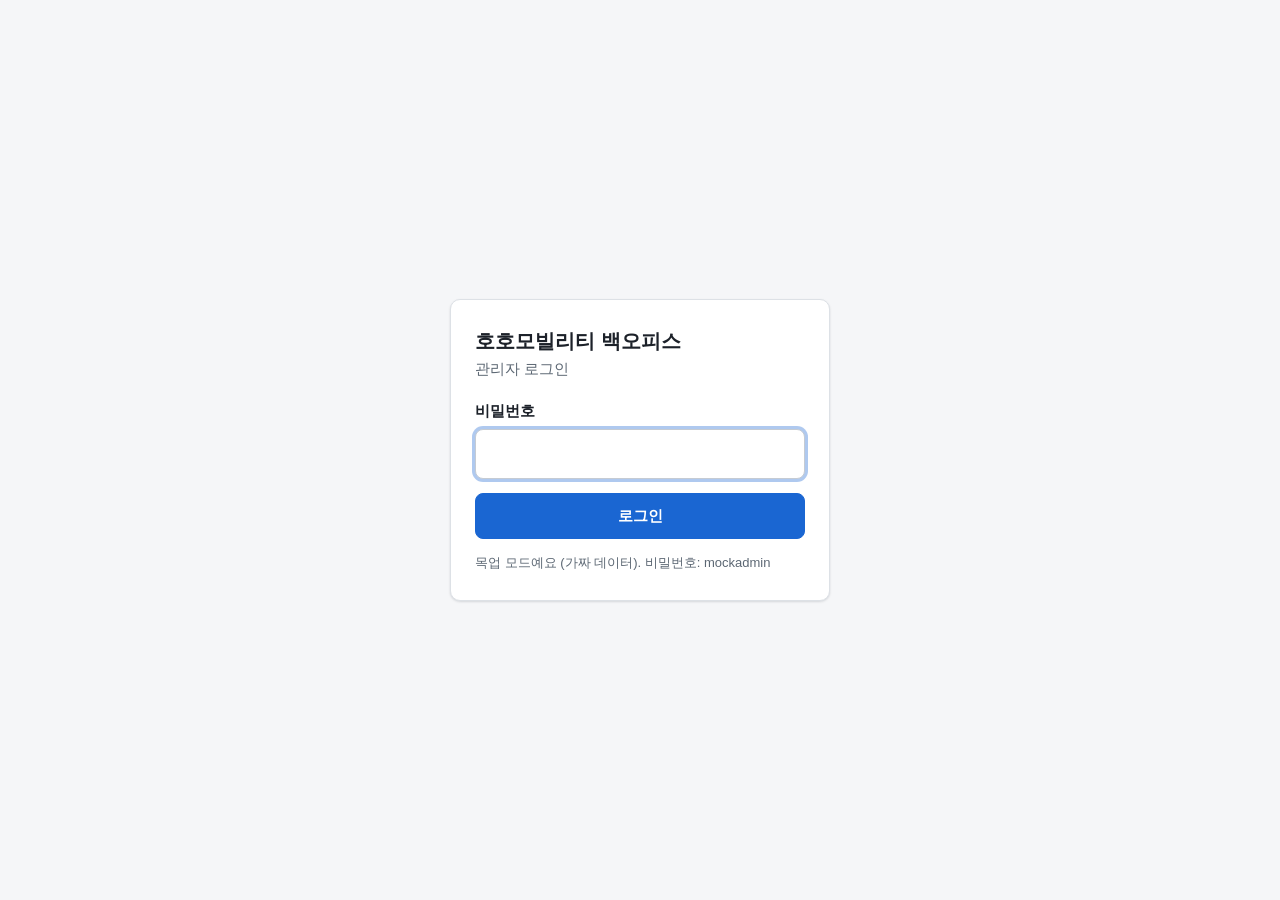
==== index.html @ 7a56f04c "호호모빌리티 백오피스 관리자 화면 (GitHub Pages) - 로그인(#k= 자동로그인), P1 데이터 확인, P3 메시지, P4 대시보드 (읽기 전용) - FormatCore:" ====
<!DOCTYPE html>
<html lang="ko">
<head>
  <meta charset="utf-8">
  <meta name="viewport" content="width=device-width, initial-scale=1">
  <meta name="robots" content="noindex">
  <meta name="referrer" content="no-referrer">
  <meta http-equiv="Content-Security-Policy" content="default-src 'self'; script-src 'self'; style-src 'self'; img-src 'self' data:; font-src 'self'; connect-src https://script.google.com https://script.googleusercontent.com; object-src 'none'; base-uri 'none'; form-action 'none'">
  <title>로그인</title>
  <link rel="icon" href="data:,">
  <link rel="stylesheet" href="assets/css/app.css?v=20261026">
  <!-- #k= 자동로그인 키를 가장 먼저 읽고 주소에서 지운다 -->
  <script src="assets/js/auth.js?v=20261026"></script>
</head>
<body>
  <main class="login-wrap">
    <section class="card login-card" aria-labelledby="appName">
      <h1 class="login-title" id="appName">호호모빌리티 백오피스</h1>
      <p class="muted">관리자 로그인</p>
      <form id="loginForm" novalidate>
        <label for="pw">비밀번호</label>
        <input id="pw" type="password" class="input" autocomplete="current-password" maxlength="200">
        <button type="submit" class="btn btn-primary btn-block" id="loginBtn">로그인</button>
      </form>
      <p id="loginMsg" class="msg msg-error" role="alert" hidden></p>
      <p id="mockHint" class="muted small" hidden>목업 모드예요 (가짜 데이터). 비밀번호: mockadmin</p>
    </section>
  </main>
  <script src="assets/js/config.js?v=20261026"></script>
  <script src="assets/js/format-core.js?v=20261026"></script>
  <script src="assets/js/schema-defaults.js?v=20261026"></script>
  <script src="assets/js/mock-data.js?v=20261026"></script>
  <script src="assets/js/api.js?v=20261026"></script>
  <script src="assets/js/ui.js?v=20261026"></script>
  <script src="assets/js/login.js?v=20261026"></script>
</body>
</html>
---- assets/css/app.css ----
/* 호호모빌리티 백오피스 — github.io 관리자 화면 */
:root {
  --bg: #f5f6f8;
  --surface: #ffffff;
  --surface-2: #f1f3f6;
  --text: #1c2129;
  --muted: #5c6773;
  --line: #dde1e6;
  --line-strong: #c5cbd3;
  --primary: #1a66d2;
  --primary-hover: #1452aa;
  --primary-soft: #e8f0fc;
  --ok: #137333;
  --ok-soft: #e6f4ea;
  --bad: #c5221f;
  --bad-soft: #fdecea;
  --warn: #8a5a00;
  --warn-soft: #fff4d6;
  --gray-soft: #eceff3;
  --focus: 0 0 0 3px rgba(26, 102, 210, 0.35);
  --radius: 10px;
  --shadow: 0 1px 2px rgba(16, 24, 40, 0.06), 0 1px 3px rgba(16, 24, 40, 0.08);
  /* 차트 — 1·2번은 흰 배경에서 색각 검증 통과 (CVD ΔE 24.7, 정상 ΔE 33.6, 대비 3:1 이상) */
  --c1: #2a78d6;
  --c2: #eb6834;
  --c-grid: #e6e9ee;
  --c-axis: #6b7580;
}

* { box-sizing: border-box; }
html, body { margin: 0; padding: 0; }
body {
  background: var(--bg);
  color: var(--text);
  font: 15px/1.5 -apple-system, BlinkMacSystemFont, "Apple SD Gothic Neo", "Malgun Gothic", "Noto Sans KR", "Segoe UI", sans-serif;
  -webkit-text-size-adjust: 100%;
}
[hidden] { display: none !important; }
h1, h2, h3 { margin: 0; line-height: 1.3; }
a { color: var(--primary); }
button, input, select, textarea { font: inherit; color: inherit; }
:focus-visible { outline: none; box-shadow: var(--focus); border-radius: 6px; }
.muted { color: var(--muted); }
.small { font-size: 13px; }
.offscreen { position: fixed; left: -9999px; top: -9999px; opacity: 0; }

/* ---------------------------------------------------------------- 상단 바 */
.topbar { background: var(--surface); border-bottom: 1px solid var(--line); position: sticky; top: 0; z-index: 10; }
.topbar-inner { max-width: 1400px; margin: 0 auto; padding: 0 16px; min-height: 56px; display: flex; align-items: center; gap: 16px; flex-wrap: wrap; }
.brand { font-weight: 800; color: var(--text); text-decoration: none; font-size: 16px; white-space: nowrap; }
.nav { display: flex; gap: 4px; flex: 1; flex-wrap: wrap; }
.nav-link { color: var(--muted); text-decoration: none; padding: 8px 12px; border-radius: 8px; font-weight: 600; white-space: nowrap; }
.nav-link:hover { background: var(--surface-2); color: var(--text); }
.nav-link.is-active { background: var(--primary-soft); color: var(--primary); }
.nav-ext { color: var(--primary); }
.topbar-user { display: flex; align-items: center; gap: 8px; margin-left: auto; }
.user-name { color: var(--muted); font-size: 14px; }
.badge-mock { background: var(--warn-soft); color: var(--warn); }

/* ---------------------------------------------------------------- 기본 요소 */
.container { max-width: 1400px; margin: 0 auto; padding: 20px 16px 48px; }
.page-head { display: flex; flex-wrap: wrap; align-items: baseline; gap: 4px 16px; margin-bottom: 16px; }
.page-head h1 { font-size: 22px; }
.page-head p { margin: 0; }
.card { background: var(--surface); border: 1px solid var(--line); border-radius: var(--radius); box-shadow: var(--shadow); }

.btn { display: inline-flex; align-items: center; justify-content: center; gap: 6px; border: 1px solid var(--line-strong); background: var(--surface); border-radius: 8px; padding: 8px 14px; min-height: 40px; cursor: pointer; font-weight: 600; text-decoration: none; color: var(--text); }
.btn:hover:not(:disabled) { background: var(--surface-2); }
.btn:disabled { opacity: 0.5; cursor: not-allowed; }
.btn-primary { background: var(--primary); border-color: var(--primary); color: #fff; }
.btn-primary:hover:not(:disabled) { background: var(--primary-hover); }
.btn-ghost { background: transparent; border-color: var(--line); }
.btn-sm { min-height: 32px; padding: 4px 10px; font-size: 13px; }
.btn-block { width: 100%; }

.input { border: 1px solid var(--line-strong); border-radius: 8px; padding: 8px 10px; min-height: 40px; background: var(--surface); width: 100%; }
select.input { width: auto; }

.badge { display: inline-block; padding: 2px 8px; border-radius: 999px; font-size: 12px; font-weight: 700; background: var(--gray-soft); color: var(--muted); white-space: nowrap; }
.badge-접수 { background: var(--primary-soft); color: var(--primary); }
.badge-배차완료 { background: var(--ok-soft); color: var(--ok); }
.badge-운행완료 { background: var(--gray-soft); color: var(--muted); }
.badge-취소 { background: var(--bad-soft); color: var(--bad); }
.badge-도착 { background: #e7f0ff; color: #1f4f9e; }
.badge-출발 { background: #fff0e3; color: #9a4a10; }

.msg { margin: 12px 0 0; font-size: 14px; }
.msg-error { color: var(--bad); }
.notice { background: var(--primary-soft); color: #23497e; border-radius: 8px; padding: 10px 14px; font-size: 14px; margin-bottom: 16px; }

/* 로딩·오류 */
.state { padding: 40px 16px; text-align: center; color: var(--muted); }
.state-error { color: var(--bad); }
.state-error p { margin: 0 0 12px; }
.state-loading { display: flex; align-items: center; justify-content: center; gap: 10px; }
.spinner { width: 18px; height: 18px; border: 3px solid var(--line); border-top-color: var(--primary); border-radius: 50%; animation: spin 0.8s linear infinite; }
@keyframes spin { to { transform: rotate(360deg); } }
@media (prefers-reduced-motion: reduce) { .spinner { animation-duration: 3s; } }

.toast { position: fixed; left: 50%; bottom: 24px; transform: translate(-50%, 20px); background: #1c2129; color: #fff; padding: 10px 16px; border-radius: 8px; font-size: 14px; opacity: 0; pointer-events: none; transition: opacity .2s, transform .2s; z-index: 50; max-width: calc(100% - 32px); }
.toast.is-on { opacity: 1; transform: translate(-50%, 0); }

/* ---------------------------------------------------------------- 로그인 */
.login-wrap { min-height: 100vh; display: flex; align-items: center; justify-content: center; padding: 24px 16px; }
.login-card { width: 100%; max-width: 380px; padding: 28px 24px; }
.login-title { font-size: 20px; margin-bottom: 4px; }
.login-card p { margin: 0 0 20px; }
.login-card label { display: block; font-weight: 600; margin-bottom: 6px; }
.login-card .input { font-size: 16px; padding: 12px; margin-bottom: 14px; }
.login-card .btn { min-height: 46px; }
.login-card #mockHint { margin: 14px 0 0; }

/* ---------------------------------------------------------------- 필터 */
.filters { display: flex; flex-wrap: wrap; align-items: flex-end; gap: 12px; background: var(--surface); border: 1px solid var(--line); border-radius: var(--radius); padding: 14px; margin-bottom: 14px; }
.filter { display: flex; flex-direction: column; gap: 4px; min-width: 0; }
.filter-q { flex: 1 1 220px; }
.filter-label { font-size: 12px; font-weight: 700; color: var(--muted); }
.range { display: flex; align-items: center; gap: 6px; }
.range .input { width: 150px; }
.filter-actions { flex-direction: row; gap: 8px; margin-left: auto; }
.ms { position: relative; }
.ms-summary { list-style: none; cursor: pointer; border: 1px solid var(--line-strong); border-radius: 8px; padding: 8px 32px 8px 10px; min-height: 40px; min-width: 130px; background: var(--surface); white-space: nowrap; max-width: 220px; overflow: hidden; text-overflow: ellipsis; position: relative; }
.ms-summary::-webkit-details-marker { display: none; }
.ms-summary::after { content: '▾'; position: absolute; right: 10px; top: 50%; transform: translateY(-50%); color: var(--muted); }
.ms-panel { position: absolute; top: calc(100% + 4px); left: 0; z-index: 20; background: var(--surface); border: 1px solid var(--line); border-radius: 8px; box-shadow: 0 8px 24px rgba(16, 24, 40, 0.14); padding: 6px; min-width: 180px; max-height: 280px; overflow-y: auto; }
.ms-option { display: flex; align-items: center; gap: 8px; padding: 6px 8px; border-radius: 6px; cursor: pointer; white-space: nowrap; }
.ms-option:hover { background: var(--surface-2); }

/* ---------------------------------------------------------------- 표 (P1) */
.result-bar { display: flex; align-items: center; justify-content: space-between; gap: 12px; margin: 4px 2px 10px; color: var(--muted); font-size: 14px; }
.table-box { background: var(--surface); border: 1px solid var(--line); border-radius: var(--radius); overflow: auto; max-height: calc(100vh - 290px); min-height: 200px; }
table.data { width: 100%; border-collapse: separate; border-spacing: 0; font-size: 14px; }
table.data th, table.data td { padding: 9px 12px; border-bottom: 1px solid var(--line); text-align: left; vertical-align: top; }
table.data thead th { position: sticky; top: 0; background: var(--surface-2); z-index: 1; white-space: nowrap; padding: 0; }
.sort-btn { all: unset; display: flex; align-items: center; gap: 4px; padding: 9px 12px; cursor: pointer; font-weight: 700; width: 100%; box-sizing: border-box; }
.sort-btn:focus-visible { box-shadow: inset var(--focus); }
.sort-ind { color: var(--muted); font-size: 11px; min-width: 10px; }
table.data tbody tr { cursor: pointer; }
table.data tbody tr:hover td { background: #f8fafc; }
table.data tbody tr:focus-visible { outline: none; }
table.data tbody tr:focus-visible td { background: var(--primary-soft); }
table.data td { white-space: nowrap; }
table.data td.num { text-align: right; font-variant-numeric: tabular-nums; white-space: nowrap; }
table.data td.nowrap { white-space: nowrap; }
table.data td.clip { max-width: 260px; overflow: hidden; text-overflow: ellipsis; white-space: nowrap; }
table.data td .sub { display: block; color: var(--muted); font-size: 12px; }
table.data td.id { color: var(--muted); font-size: 12px; white-space: nowrap; }
.empty-row td { text-align: center; color: var(--muted); padding: 40px; cursor: default; }
.pager { display: flex; align-items: center; justify-content: center; gap: 12px; margin-top: 14px; }

/* ---------------------------------------------------------------- 대화상자 */
.dialog { border: none; border-radius: 12px; padding: 0; width: min(640px, calc(100% - 24px)); max-height: calc(100vh - 48px); box-shadow: 0 20px 60px rgba(16, 24, 40, 0.3); color: var(--text); }
.dialog::backdrop { background: rgba(15, 20, 25, 0.45); }
.dialog-head { display: flex; justify-content: space-between; align-items: center; gap: 12px; padding: 16px 20px; border-bottom: 1px solid var(--line); }
.dialog-head h2 { font-size: 18px; }
.dialog-body { padding: 16px 20px; overflow-y: auto; max-height: calc(100vh - 200px); }
.dialog-foot { padding: 12px 20px; border-top: 1px solid var(--line); display: flex; justify-content: flex-end; gap: 8px; align-items: center; }
.dialog-foot .muted { margin-right: auto; font-size: 13px; }
.detail-list { display: grid; grid-template-columns: max-content 1fr; gap: 10px 20px; margin: 0; }
.detail-list dt { color: var(--muted); font-weight: 600; }
.detail-list dd { margin: 0; font-size: 17px; white-space: pre-wrap; word-break: break-word; }
.copy-area { width: 100%; min-height: 200px; margin-top: 8px; font-family: ui-monospace, Consolas, monospace; font-size: 13px; }

/* ---------------------------------------------------------------- 메시지 (P3) */
.msg-toolbar { display: flex; flex-wrap: wrap; align-items: center; gap: 10px 14px; background: var(--surface); border: 1px solid var(--line); border-radius: var(--radius); padding: 12px 14px; margin-bottom: 14px; }
.msg-toolbar label { font-weight: 600; }
.check-all { display: inline-flex; align-items: center; gap: 6px; font-weight: 600; }
.msg-toolbar .spacer { flex: 1; }
.cards { display: grid; grid-template-columns: 1fr; gap: 14px; }
@media (min-width: 1000px) { .cards { grid-template-columns: 1fr 1fr; } }
.mcard { background: var(--surface); border: 1px solid var(--line); border-radius: var(--radius); box-shadow: var(--shadow); display: flex; flex-direction: column; }
.mcard.is-selected { border-color: var(--primary); box-shadow: 0 0 0 2px var(--primary-soft); }
.mcard-head { display: flex; align-items: center; gap: 10px; padding: 12px 14px; border-bottom: 1px solid var(--line); flex-wrap: wrap; }
.mcard-head input[type=checkbox] { width: 20px; height: 20px; }
.mcard-when { font-weight: 700; }
.mcard-id { margin-left: auto; color: var(--muted); font-size: 12px; }
.mcard-sum { display: grid; grid-template-columns: max-content 1fr; gap: 4px 12px; padding: 12px 14px; margin: 0; font-size: 14px; }
.mcard-sum dt { color: var(--muted); }
.mcard-sum dd { margin: 0; white-space: pre-wrap; word-break: break-word; }
.mcard-msg { margin: 0 14px; padding: 12px; background: var(--surface-2); border-radius: 8px; font: 14px/1.6 inherit; white-space: pre-wrap; word-break: break-word; font-family: inherit; }
.mcard-warn { margin: 10px 14px 0; padding: 8px 12px 8px 28px; background: var(--warn-soft); color: var(--warn); border-radius: 8px; font-size: 13px; }
.mcard-foot { display: flex; justify-content: flex-end; padding: 12px 14px; }

/* ---------------------------------------------------------------- 대시보드 (P4) */
.dash-controls { display: flex; flex-wrap: wrap; align-items: flex-end; gap: 12px; background: var(--surface); border: 1px solid var(--line); border-radius: var(--radius); padding: 14px; margin-bottom: 14px; }
.seg { display: inline-flex; border: 1px solid var(--line-strong); border-radius: 8px; overflow: hidden; flex-wrap: wrap; }
.seg button { border: none; background: var(--surface); padding: 8px 12px; min-height: 40px; cursor: pointer; font-weight: 600; color: var(--muted); }
.seg button + button { border-left: 1px solid var(--line); }
.seg button[aria-pressed="true"] { background: var(--primary-soft); color: var(--primary); }
.period-note { color: var(--muted); font-size: 13px; margin: 0 0 12px 2px; }
.kpis { display: grid; grid-template-columns: repeat(4, minmax(0, 1fr)); gap: 12px; margin-bottom: 14px; }
@media (max-width: 960px) { .kpis { grid-template-columns: repeat(2, minmax(0, 1fr)); } }
.kpi-value.is-pair { font-size: 20px; padding: 3px 0; }
.kpi { background: var(--surface); border: 1px solid var(--line); border-radius: var(--radius); padding: 14px 16px; }
.kpi-label { color: var(--muted); font-size: 13px; font-weight: 600; }
.kpi-value { font-size: 26px; font-weight: 700; margin: 4px 0 2px; letter-spacing: -0.01em; }
.kpi-value .unit { font-size: 15px; font-weight: 700; margin-left: 2px; color: var(--muted); }
.kpi-delta { font-size: 13px; color: var(--muted); font-variant-numeric: tabular-nums; }
.kpi-delta .up { color: var(--ok); font-weight: 700; }
.kpi-delta .down { color: var(--bad); font-weight: 700; }
.charts { display: grid; grid-template-columns: 1fr; gap: 14px; }
@media (min-width: 1100px) { .charts { grid-template-columns: 1fr 1fr; } }
.chart-card { background: var(--surface); border: 1px solid var(--line); border-radius: var(--radius); padding: 14px 16px; min-width: 0; }
.chart-card h2 { font-size: 15px; margin-bottom: 2px; }
.chart-card .chart-sub { color: var(--muted); font-size: 12px; margin: 0 0 8px; }
.chart-box { position: relative; min-height: 120px; }
.chart { width: 100%; display: block; overflow: visible; }
.chart text { font-size: 11px; fill: var(--c-axis); font-family: inherit; }
.chart text.tick { font-variant-numeric: tabular-nums; }
.chart text.label { fill: var(--text); font-size: 12px; }
.chart text.val { fill: var(--text); font-weight: 600; font-size: 12px; }
.chart .grid { stroke: var(--c-grid); stroke-width: 1; }
.chart .axis { stroke: var(--line-strong); stroke-width: 1; }
.chart .s1 { fill: var(--c1); }
.chart .s2 { fill: var(--c2); }
.chart .line { fill: none; stroke: var(--c1); stroke-width: 2; stroke-linejoin: round; stroke-linecap: round; }
.chart .dot { fill: var(--c1); }
.chart .dot-ring { fill: var(--surface); }
.chart .cross { stroke: var(--line-strong); stroke-width: 1; }
.chart .hit { fill: transparent; cursor: default; }
.chart .hit:focus { outline: none; }
.chart .hit:focus-visible { fill: rgba(26, 102, 210, 0.08); stroke: var(--primary); stroke-width: 1; }
.chart .hit:hover { fill: rgba(28, 33, 41, 0.04); }
.legend { display: flex; gap: 14px; font-size: 12px; color: var(--muted); margin: 2px 0 6px; }
.legend i { display: inline-block; width: 10px; height: 10px; border-radius: 2px; margin-right: 5px; vertical-align: -1px; }
.legend .k1 { background: var(--c1); }
.legend .k2 { background: var(--c2); }
.chart-empty { color: var(--muted); font-size: 14px; padding: 40px 0; text-align: center; margin: 0; }
.multiples { display: grid; grid-template-columns: 1fr; gap: 12px; }
@media (min-width: 560px) { .multiples { grid-template-columns: 1fr 1fr; } }
.multiples h3 { font-size: 13px; color: var(--muted); margin: 0 0 4px; }
.chart-tip { position: fixed; z-index: 60; pointer-events: none; background: var(--surface); border: 1px solid var(--line); border-radius: 8px; box-shadow: 0 6px 20px rgba(16, 24, 40, 0.16); padding: 8px 10px; font-size: 13px; opacity: 0; transition: opacity .1s; min-width: 120px; }
.chart-tip.is-on { opacity: 1; }
.chart-tip-title { color: var(--muted); font-size: 12px; margin-bottom: 4px; }
.chart-tip-row { display: flex; align-items: center; gap: 6px; }
.chart-tip-row strong { font-variant-numeric: tabular-nums; }
.chart-tip-name { color: var(--muted); }
.chart-tip-key { display: inline-block; width: 12px; height: 2px; border-radius: 1px; }
.chart-tip-key.k-line, .chart-tip-key.k-s1 { background: var(--c1); }
.chart-tip-key.k-s2 { background: var(--c2); }
.table-view { margin-top: 8px; font-size: 13px; }
.table-view summary { cursor: pointer; color: var(--muted); font-weight: 600; padding: 4px 0; width: max-content; }
.table-view-body { max-height: 260px; overflow: auto; border: 1px solid var(--line); border-radius: 8px; margin-top: 6px; }
table.data-compact { font-size: 13px; }
table.data-compact th, table.data-compact td { padding: 5px 10px; }
table.data-compact thead th { padding: 6px 10px; }
table.data-compact tbody tr { cursor: default; }
table.data-compact .num { text-align: right; font-variant-numeric: tabular-nums; }
table.data-compact tbody th { font-weight: 500; text-align: left; }
.dash-body { transition: opacity .15s; }
.dash-body.is-stale { opacity: 0.5; pointer-events: none; }

@media (max-width: 640px) {
  .page-head h1 { font-size: 19px; }
  .filter-actions { margin-left: 0; }
  .range .input { width: 130px; }
  .topbar-inner { gap: 8px; padding: 8px 12px; }
  .nav { order: 3; flex-basis: 100%; overflow-x: auto; flex-wrap: nowrap; }
  .kpi-value { font-size: 22px; }
}
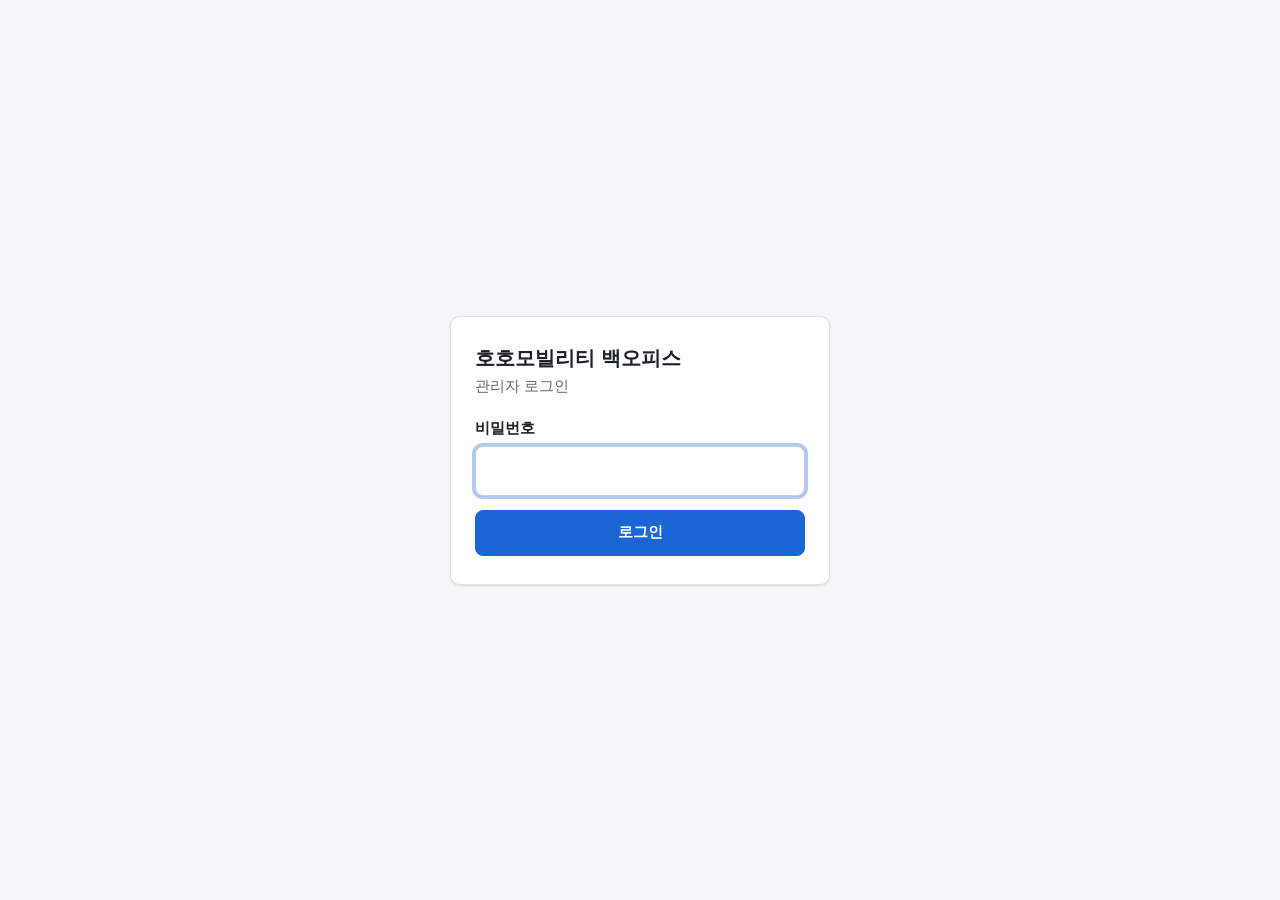
==== commit 7414bda2: "첫 화면 요청을 동시에 보내 대기 시간 줄이기 - P1: 스키마와 첫 데이터 요청을 동시에 - P3: 기본 필터를 초기값으로 짐작해 데이터도 동시에 요청 (실제 기본값과 다르면 다" ====
--- a/index.html
+++ b/index.html
@@ -8,9 +8,9 @@
   <meta http-equiv="Content-Security-Policy" content="default-src 'self'; script-src 'self'; style-src 'self'; img-src 'self' data:; font-src 'self'; connect-src https://script.google.com https://script.googleusercontent.com; object-src 'none'; base-uri 'none'; form-action 'none'">
   <title>로그인</title>
   <link rel="icon" href="data:,">
-  <link rel="stylesheet" href="assets/css/app.css?v=20261026">
+  <link rel="stylesheet" href="assets/css/app.css?v=202610271156">
   <!-- #k= 자동로그인 키를 가장 먼저 읽고 주소에서 지운다 -->
-  <script src="assets/js/auth.js?v=20261026"></script>
+  <script src="assets/js/auth.js?v=202610271156"></script>
 </head>
 <body>
   <main class="login-wrap">
@@ -26,12 +26,12 @@
       <p id="mockHint" class="muted small" hidden>목업 모드예요 (가짜 데이터). 비밀번호: mockadmin</p>
     </section>
   </main>
-  <script src="assets/js/config.js?v=20261026"></script>
-  <script src="assets/js/format-core.js?v=20261026"></script>
-  <script src="assets/js/schema-defaults.js?v=20261026"></script>
-  <script src="assets/js/mock-data.js?v=20261026"></script>
-  <script src="assets/js/api.js?v=20261026"></script>
-  <script src="assets/js/ui.js?v=20261026"></script>
-  <script src="assets/js/login.js?v=20261026"></script>
+  <script src="assets/js/config.js?v=202610271156"></script>
+  <script src="assets/js/format-core.js?v=202610271156"></script>
+  <script src="assets/js/schema-defaults.js?v=202610271156"></script>
+  <script src="assets/js/mock-data.js?v=202610271156"></script>
+  <script src="assets/js/api.js?v=202610271156"></script>
+  <script src="assets/js/ui.js?v=202610271156"></script>
+  <script src="assets/js/login.js?v=202610271156"></script>
 </body>
 </html>
